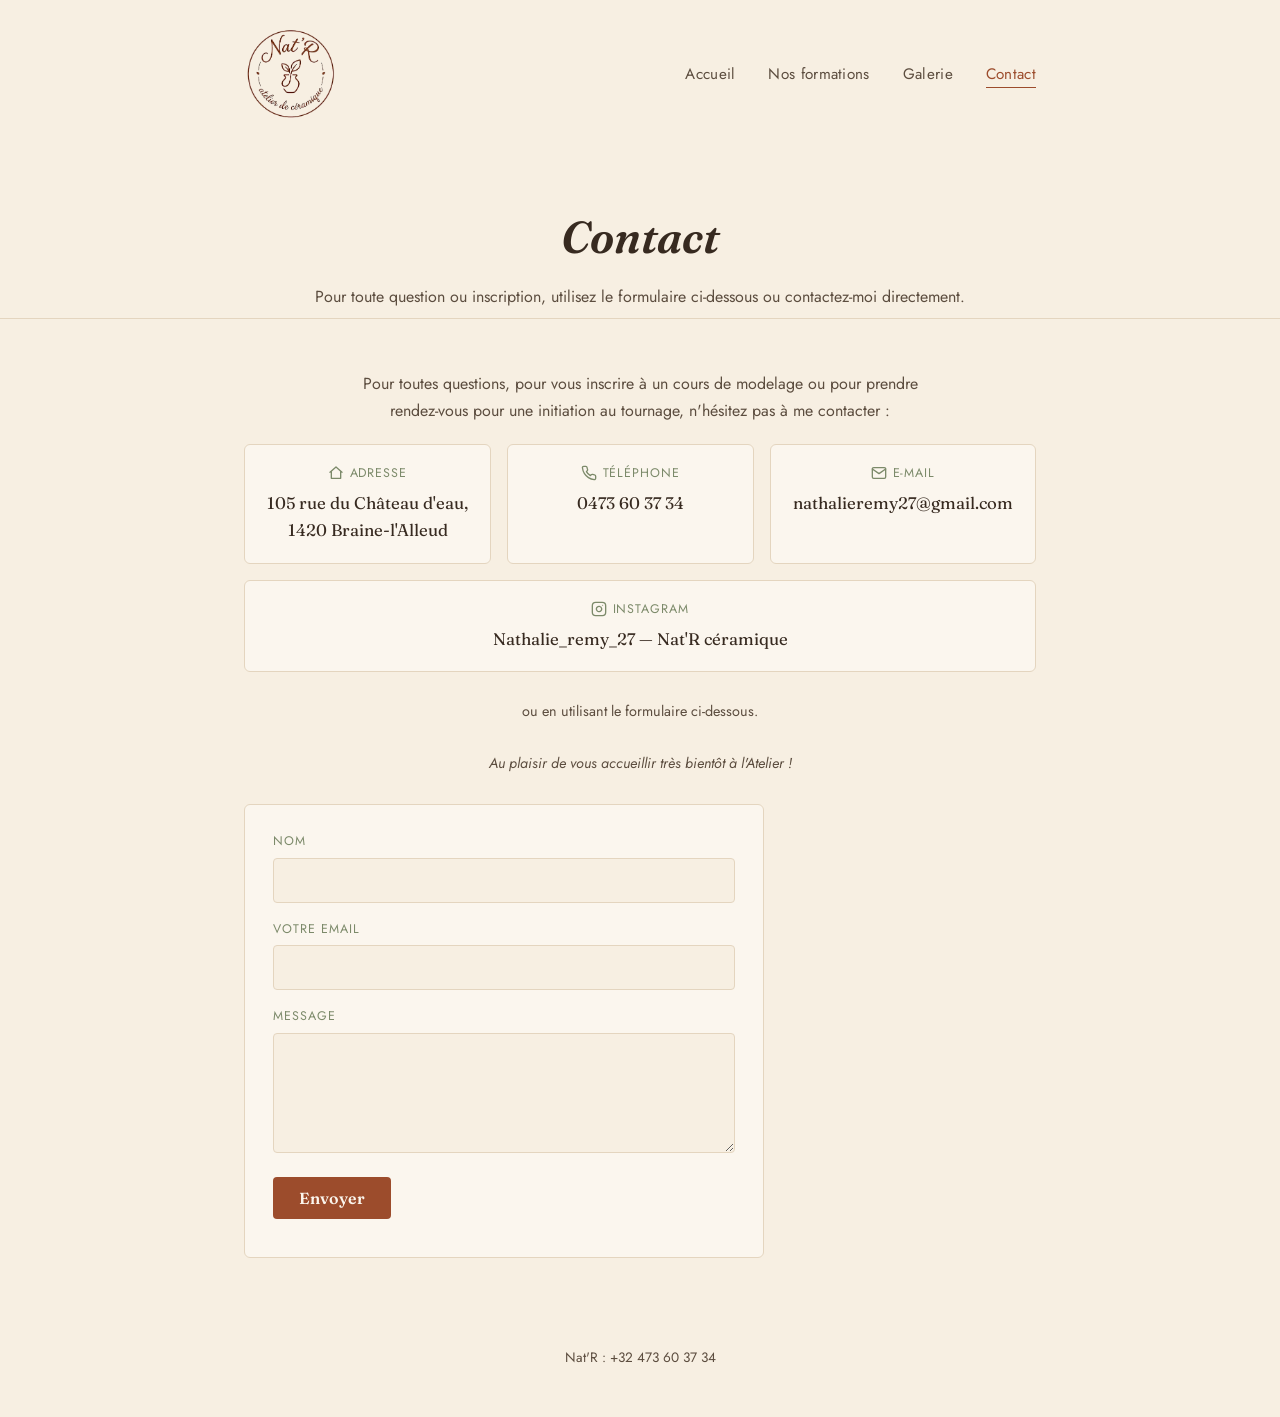
==== contact.html @ afec924b "Center contact card text, add icons, un-italicize form transition line" ====
<!DOCTYPE html>
<html lang="fr">
<head>
<meta charset="UTF-8">
<meta name="viewport" content="width=device-width, initial-scale=1.0">
<title>Contact — Nat'R</title>
<meta name="description" content="Contactez Nat'R, atelier de céramique, pour toute question ou inscription aux cours de modelage.">
<link rel="preconnect" href="https://fonts.googleapis.com">
<link rel="preconnect" href="https://fonts.gstatic.com" crossorigin>
<link href="https://fonts.googleapis.com/css2?family=Fraunces:ital,opsz,wght@0,9..144,400;0,9..144,600;1,9..144,500&family=Jost:wght@300;400;500;600&family=Marck+Script&display=swap" rel="stylesheet">
<link rel="icon" type="image/png" href="logo.png?v=2">
<link rel="stylesheet" href="styles.css">
</head>
<body>

<header>
  <div class="wrap">
    <a href="index.html" class="brand">
      <img src="logo.png" alt="Nat'R — Atelier de céramique">
    </a>
    <nav>
      <a href="index.html">Accueil</a>
      <a href="formations.html">Nos formations</a>
      <a href="galerie.html">Galerie</a>
      <a href="contact.html" class="current">Contact</a>
    </nav>
  </div>
</header>

<div class="page-header wrap">
  <h1>Contact</h1>
  <p>Pour toute question ou inscription, utilisez le formulaire ci-dessous ou contactez-moi directement.</p>
</div>

<section>
  <div class="wrap">
    <div class="contact-intro">
      <p>Pour toutes questions, pour vous inscrire à un cours de modelage ou pour prendre rendez-vous pour une initiation au tournage, n'hésitez pas à me contacter :</p>

      <div class="contact-grid">
        <a class="contact-item" href="https://www.google.com/maps/search/?api=1&query=105+rue+du+Ch%C3%A2teau+d%27eau%2C+1420+Braine-l%27Alleud" target="_blank" rel="noopener">
          <span class="label"><svg class="icon" viewBox="0 0 24 24" width="16" height="16" fill="none" stroke="currentColor" stroke-width="2" stroke-linecap="round" stroke-linejoin="round"><path d="M3 11l9-8 9 8"/><path d="M5 10v10h14V10"/></svg>Adresse</span>
          <span class="value">105 rue du Château d'eau, 1420 Braine-l'Alleud</span>
        </a>
        <a class="contact-item" href="tel:+32473603734">
          <span class="label"><svg class="icon" viewBox="0 0 24 24" width="16" height="16" fill="none" stroke="currentColor" stroke-width="2" stroke-linecap="round" stroke-linejoin="round"><path d="M22 16.92v3a2 2 0 0 1-2.18 2 19.79 19.79 0 0 1-8.63-3.07 19.5 19.5 0 0 1-6-6 19.79 19.79 0 0 1-3.07-8.67A2 2 0 0 1 4.11 2h3a2 2 0 0 1 2 1.72c.13.96.36 1.9.7 2.81a2 2 0 0 1-.45 2.11L8.09 9.91a16 16 0 0 0 6 6l1.27-1.27a2 2 0 0 1 2.11-.45c.91.34 1.85.57 2.81.7A2 2 0 0 1 22 16.92z"/></svg>Téléphone</span>
          <span class="value">0473 60 37 34</span>
        </a>
        <a class="contact-item" href="mailto:nathalieremy27@gmail.com">
          <span class="label"><svg class="icon" viewBox="0 0 24 24" width="16" height="16" fill="none" stroke="currentColor" stroke-width="2" stroke-linecap="round" stroke-linejoin="round"><rect x="2" y="4" width="20" height="16" rx="2"/><path d="M22 6l-10 7L2 6"/></svg>E-mail</span>
          <span class="value">nathalieremy27@gmail.com</span>
        </a>
        <a class="contact-item" href="https://www.instagram.com/nathalie_remy_27/" target="_blank" rel="noopener">
          <span class="label"><svg class="icon" viewBox="0 0 24 24" width="16" height="16" fill="none" stroke="currentColor" stroke-width="2" stroke-linecap="round" stroke-linejoin="round"><rect x="2" y="2" width="20" height="20" rx="5"/><path d="M16 11.37A4 4 0 1 1 12.63 8 4 4 0 0 1 16 11.37z"/><circle cx="17.5" cy="6.5" r="0.8" fill="currentColor" stroke="none"/></svg>Instagram</span>
          <span class="value">Nathalie_remy_27 — Nat'R céramique</span>
        </a>
      </div>

      <p class="form-transition">ou en utilisant le formulaire ci-dessous.</p>

      <p class="or-divider">Au plaisir de vous accueillir très bientôt à l'Atelier !</p>
    </div>

    <form class="contact-form" id="contactForm">
      <input type="hidden" name="access_key" value="e61328f9-c0b6-46f9-86b4-3124f4165b86">
      <input type="checkbox" name="botcheck" style="display:none" tabindex="-1" autocomplete="off">
      <div class="field">
        <label for="name">Nom</label>
        <input type="text" id="name" name="name" required>
      </div>
      <div class="field">
        <label for="email">Votre email</label>
        <input type="email" id="email" name="email" required>
      </div>
      <div class="field">
        <label for="message">Message</label>
        <textarea id="message" name="message" required></textarea>
      </div>
      <button type="submit">Envoyer</button>
      <p class="form-note" id="formNote"></p>
    </form>
  </div>
</section>

<footer>
  Nat'R : +32 473 60 37 34
</footer>

<script>
  const form = document.getElementById('contactForm');
  const note = document.getElementById('formNote');
  form.addEventListener('submit', async (e) => {
    e.preventDefault();
    const btn = form.querySelector('button');
    btn.disabled = true;
    note.textContent = 'Envoi en cours...';
    note.className = 'form-note';
    try {
      const res = await fetch('https://api.web3forms.com/submit', {
        method: 'POST',
        headers: { 'Content-Type': 'application/json', Accept: 'application/json' },
        body: JSON.stringify(Object.fromEntries(new FormData(form)))
      });
      const data = await res.json();
      if (data.success) {
        note.textContent = 'Message envoyé, merci ! Réponse au plus vite.';
        note.className = 'form-note success';
        form.reset();
      } else {
        throw new Error(data.message || 'Erreur inconnue');
      }
    } catch (err) {
      note.textContent = "Une erreur est survenue, réessayez ou écrivez directement par email.";
      note.className = 'form-note error';
    } finally {
      btn.disabled = false;
    }
  });
</script>

</body>
</html>
---- styles.css ----
:root{
  --clay:#bd6039;
  --clay-dark:#9c4c2c;
  --cream:#f7efe2;
  --paper:#fbf6ee;
  --ink:#372a20;
  --ink-soft:#5c4d3f;
  --sage:#7c8a6a;
  --line:#e4d5bf;
}
*{box-sizing:border-box;margin:0;padding:0;}
html{scroll-behavior:smooth;}
body{
  background:var(--cream);
  color:var(--ink);
  font-family:'Jost',sans-serif;
  font-weight:400;
  line-height:1.65;
  -webkit-font-smoothing:antialiased;
}
h1,h2,.brand{
  font-family:'Fraunces',serif;
  font-weight:600;
  color:var(--ink);
}
a{color:var(--clay-dark);}
.wrap{max-width:840px;margin:0 auto;padding:0 24px;}

header{padding:28px 0;}
header .wrap{display:flex;align-items:center;justify-content:space-between;}
.brand{
  display:block;
  text-decoration:none;
  line-height:0;
}
.brand img{height:92px;width:auto;display:block;}
nav a{
  margin-left:28px;
  text-decoration:none;
  color:var(--ink-soft);
  font-size:0.95rem;
  letter-spacing:0.02em;
  border-bottom:1px solid transparent;
  transition:border-color .2s ease, color .2s ease;
  padding-bottom:2px;
}
nav a:hover{color:var(--clay-dark);border-color:var(--clay-dark);}
nav a.current{color:var(--clay-dark);border-color:var(--clay-dark);}

.hero{padding:64px 0 56px;text-align:center;}
.hero .motif{margin:0 auto 12px;width:88px;height:88px;}
.hero h1{
  font-size:clamp(2.4rem, 6vw, 3.6rem);
  font-style:italic;
  font-weight:600;
  letter-spacing:0.01em;
}
.hero p.tagline{
  margin-top:14px;
  font-size:1.15rem;
  color:var(--ink-soft);
  font-weight:300;
}

.page-header{padding:52px 0 8px;text-align:center;}
.page-header h1{
  font-size:clamp(2rem, 5vw, 2.8rem);
  font-style:italic;
}
.page-header p{margin-top:10px;color:var(--ink-soft);}

section{padding:52px 0;border-top:1px solid var(--line);}
section h2{font-size:1.7rem;font-style:italic;margin-bottom:18px;}
section p{color:var(--ink-soft);max-width:60ch;}

.course-card{
  margin-top:20px;
  background:var(--paper);
  border:1px solid var(--line);
  border-radius:6px;
  padding:26px 28px;
  display:flex;
  gap:24px;
  align-items:flex-start;
}
.course-card .day{
  font-family:'Fraunces',serif;
  font-weight:600;
  font-size:1.05rem;
  color:var(--clay-dark);
  white-space:nowrap;
}
.course-card .details p{margin:0;}
.course-card .details .time{color:var(--ink);font-weight:500;margin-bottom:6px;}

#cours{text-align:center;}

.formules-intro{
  text-align:center;
  max-width:60ch;
  margin:0 auto 28px;
  font-size:1.05rem;
}
.formula-card{
  margin-top:18px;
  background:var(--paper);
  border:1px solid var(--line);
  border-radius:6px;
  padding:26px 28px;
  text-align:center;
}
.formula-card h3{
  font-family:'Fraunces',serif;
  font-weight:600;
  font-style:italic;
  font-size:1.2rem;
  color:var(--clay-dark);
  margin-bottom:10px;
}
.formula-card p{color:var(--ink-soft);margin:0 auto 8px;max-width:60ch;}
.formula-card p:last-child{margin-bottom:0;}
.formula-card .price{color:var(--ink);font-weight:600;}
.formula-card .note{font-size:0.88rem;font-style:italic;}
.time-badge{
  display:inline-block;
  background:var(--cream);
  border:1px solid var(--line);
  border-radius:999px;
  padding:7px 18px;
  margin:6px 0 12px;
  font-size:0.9rem;
  font-weight:500;
  color:var(--clay-dark);
}

#infos{text-align:center;}
.info-list{
  list-style:none;
  padding:0;
  margin:20px auto 0;
  max-width:60ch;
  width:fit-content;
}
.info-list li{
  display:flex;
  align-items:flex-start;
  gap:12px;
  text-align:left;
  color:var(--ink-soft);
  margin-bottom:14px;
}
.info-list li:last-child{margin-bottom:0;}
.info-list li::before{
  content:"";
  flex:0 0 auto;
  width:9px;
  height:9px;
  margin-top:7px;
  border-radius:50%;
  background:var(--clay);
  box-shadow:0 0 0 3px var(--cream), 0 0 0 4px var(--line);
}
.cuisson-note{
  margin:20px auto 0;
  padding-top:20px;
  border-top:1px solid var(--line);
  color:var(--ink-soft);
  max-width:60ch;
}

.contact-intro{text-align:center;}
.contact-intro > p{margin-left:auto;margin-right:auto;}
.contact-grid{margin-top:20px;display:flex;flex-wrap:wrap;justify-content:center;gap:16px;}
.contact-item{
  text-align:center;
  background:var(--paper);
  border:1px solid var(--line);
  border-radius:6px;
  padding:18px 22px;
  flex:1 1 220px;
  text-decoration:none;
  color:var(--ink);
  transition:border-color .2s ease, transform .2s ease;
}
.contact-item:hover{border-color:var(--clay);transform:translateY(-2px);}
.contact-item .label{
  display:flex;
  align-items:center;
  justify-content:center;
  gap:6px;
  font-size:0.78rem;
  letter-spacing:0.08em;
  text-transform:uppercase;
  color:var(--sage);
  margin-bottom:6px;
}
.contact-item .label .icon{flex:0 0 auto;}
.contact-item .value{font-family:'Fraunces',serif;font-size:1.05rem;color:var(--ink);}

.cta-inline{
  margin-top:24px;
  display:inline-block;
  font-family:'Fraunces',serif;
  font-weight:600;
  color:var(--paper);
  background:var(--clay-dark);
  border-radius:4px;
  padding:11px 26px;
  text-decoration:none;
  transition:background .2s ease;
}
.cta-inline:hover{background:var(--clay);}

#bienvenue{text-align:center;}
#bienvenue p{margin-left:auto;margin-right:auto;}
.cta-row{
  display:flex;
  flex-wrap:wrap;
  justify-content:center;
  gap:16px;
  margin-top:24px;
}
.cta-row .cta-inline{margin-top:0;}


/* Gallery */
.gallery-grid{
  display:grid;
  grid-template-columns:repeat(auto-fill,minmax(220px,1fr));
  gap:16px;
  margin-top:24px;
}
.gallery-item{
  width:100%;
  aspect-ratio:1/1;
  object-fit:cover;
  border-radius:6px;
  border:1px solid var(--line);
  background:var(--paper);
  display:block;
}

/* Contact form */
form.contact-form{
  margin-top:28px;
  background:var(--paper);
  border:1px solid var(--line);
  border-radius:6px;
  padding:26px 28px;
  max-width:520px;
}
form.contact-form .field{margin-bottom:16px;}
form.contact-form label{
  display:block;
  font-size:0.78rem;
  letter-spacing:0.08em;
  text-transform:uppercase;
  color:var(--sage);
  margin-bottom:6px;
}
form.contact-form input,
form.contact-form textarea{
  width:100%;
  font-family:'Jost',sans-serif;
  font-size:1rem;
  color:var(--ink);
  background:var(--cream);
  border:1px solid var(--line);
  border-radius:4px;
  padding:10px 12px;
}
form.contact-form input:focus,
form.contact-form textarea:focus{outline:none;border-color:var(--clay);}
form.contact-form textarea{min-height:120px;resize:vertical;}
form.contact-form button{
  font-family:'Fraunces',serif;
  font-weight:600;
  font-size:1rem;
  color:var(--paper);
  background:var(--clay-dark);
  border:none;
  border-radius:4px;
  padding:11px 26px;
  cursor:pointer;
  transition:background .2s ease;
}
form.contact-form button:hover{background:var(--clay);}
form.contact-form button:disabled{opacity:0.6;cursor:default;}
.form-note{margin-top:12px;font-size:0.9rem;}
.form-note.success{color:var(--sage);}
.form-note.error{color:var(--clay-dark);}
.or-divider{margin:28px 0 8px;color:var(--ink-soft);font-size:0.9rem;font-style:italic;}
.form-transition{margin:28px 0 8px;color:var(--ink-soft);font-size:0.9rem;}

footer{padding:36px 0 48px;text-align:center;color:var(--ink-soft);font-size:0.85rem;}

@media (max-width:560px){
  nav a{margin-left:16px;font-size:0.85rem;}
  .course-card{flex-direction:column;gap:8px;}
}
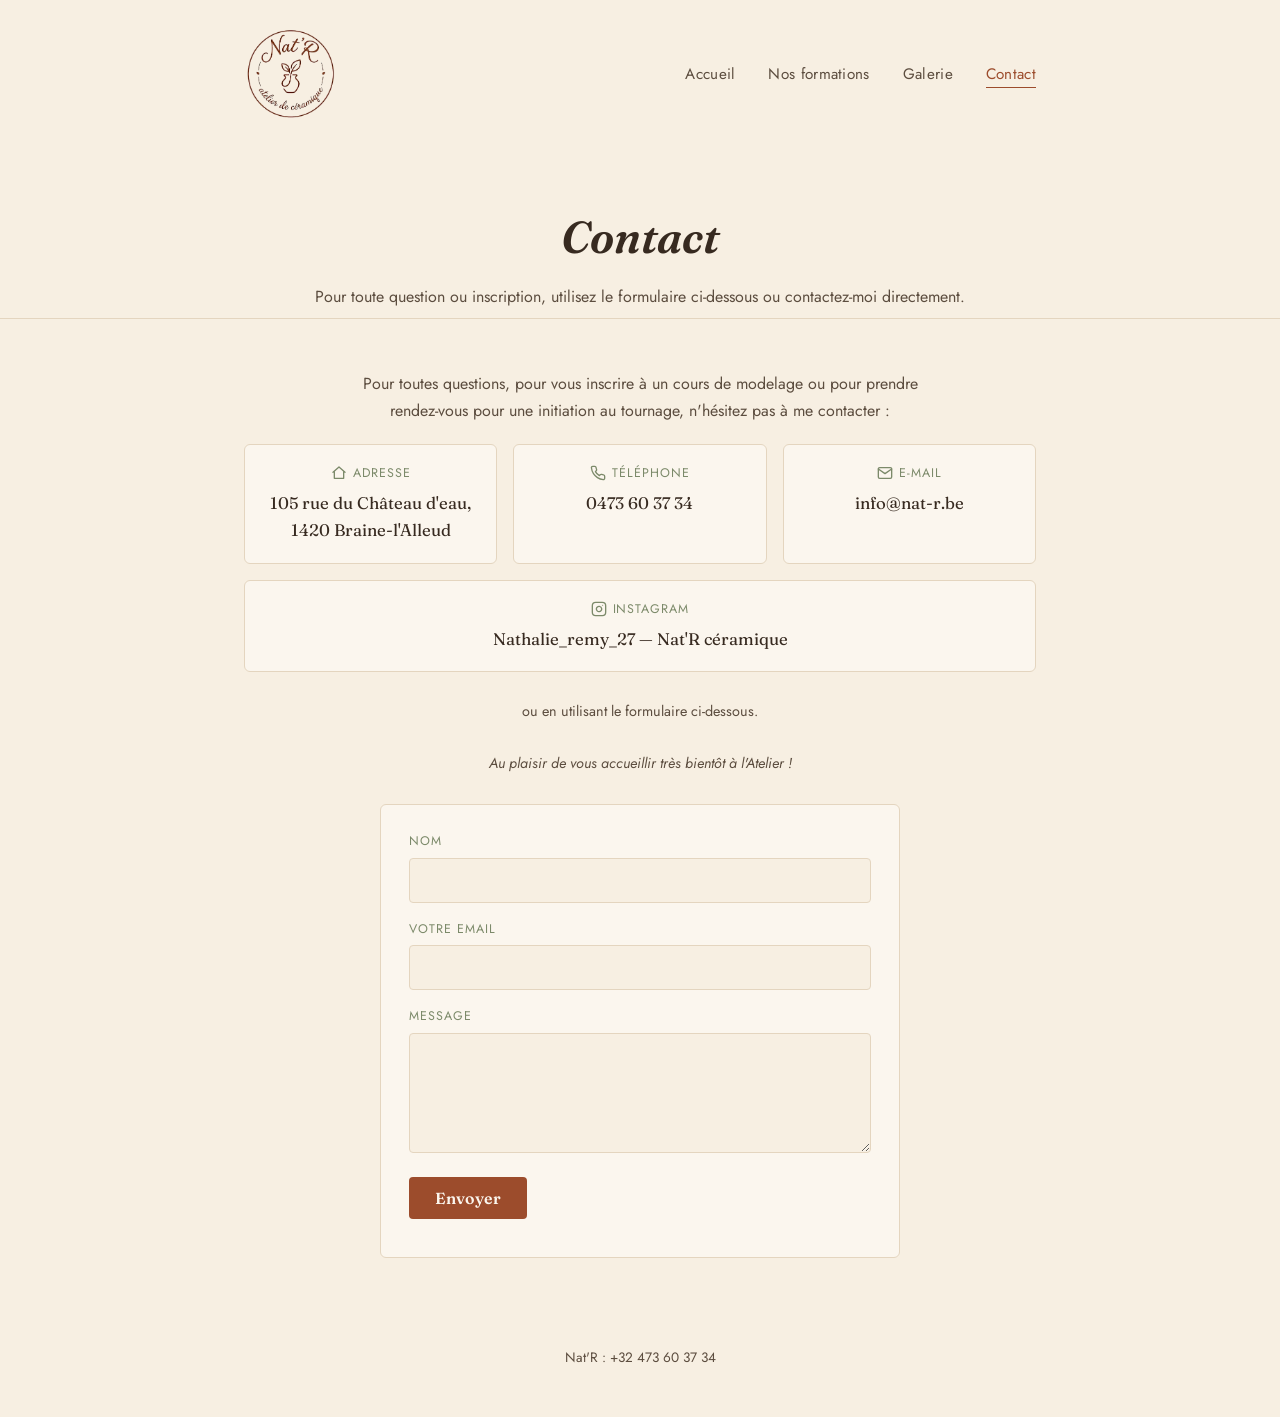
==== commit a373f496: "Update displayed contact email to info@nat-r.be" ====
--- a/contact.html
+++ b/contact.html
@@ -46,9 +46,9 @@
           <span class="label"><svg class="icon" viewBox="0 0 24 24" width="16" height="16" fill="none" stroke="currentColor" stroke-width="2" stroke-linecap="round" stroke-linejoin="round"><path d="M22 16.92v3a2 2 0 0 1-2.18 2 19.79 19.79 0 0 1-8.63-3.07 19.5 19.5 0 0 1-6-6 19.79 19.79 0 0 1-3.07-8.67A2 2 0 0 1 4.11 2h3a2 2 0 0 1 2 1.72c.13.96.36 1.9.7 2.81a2 2 0 0 1-.45 2.11L8.09 9.91a16 16 0 0 0 6 6l1.27-1.27a2 2 0 0 1 2.11-.45c.91.34 1.85.57 2.81.7A2 2 0 0 1 22 16.92z"/></svg>Téléphone</span>
           <span class="value">0473 60 37 34</span>
         </a>
-        <a class="contact-item" href="mailto:nathalieremy27@gmail.com">
+        <a class="contact-item" href="mailto:info@nat-r.be">
           <span class="label"><svg class="icon" viewBox="0 0 24 24" width="16" height="16" fill="none" stroke="currentColor" stroke-width="2" stroke-linecap="round" stroke-linejoin="round"><rect x="2" y="4" width="20" height="16" rx="2"/><path d="M22 6l-10 7L2 6"/></svg>E-mail</span>
-          <span class="value">nathalieremy27@gmail.com</span>
+          <span class="value">info@nat-r.be</span>
         </a>
         <a class="contact-item" href="https://www.instagram.com/nathalie_remy_27/" target="_blank" rel="noopener">
           <span class="label"><svg class="icon" viewBox="0 0 24 24" width="16" height="16" fill="none" stroke="currentColor" stroke-width="2" stroke-linecap="round" stroke-linejoin="round"><rect x="2" y="2" width="20" height="20" rx="5"/><path d="M16 11.37A4 4 0 1 1 12.63 8 4 4 0 0 1 16 11.37z"/><circle cx="17.5" cy="6.5" r="0.8" fill="currentColor" stroke="none"/></svg>Instagram</span>
--- a/styles.css
+++ b/styles.css
@@ -242,7 +242,7 @@
 
 /* Contact form */
 form.contact-form{
-  margin-top:28px;
+  margin:28px auto 0;
   background:var(--paper);
   border:1px solid var(--line);
   border-radius:6px;
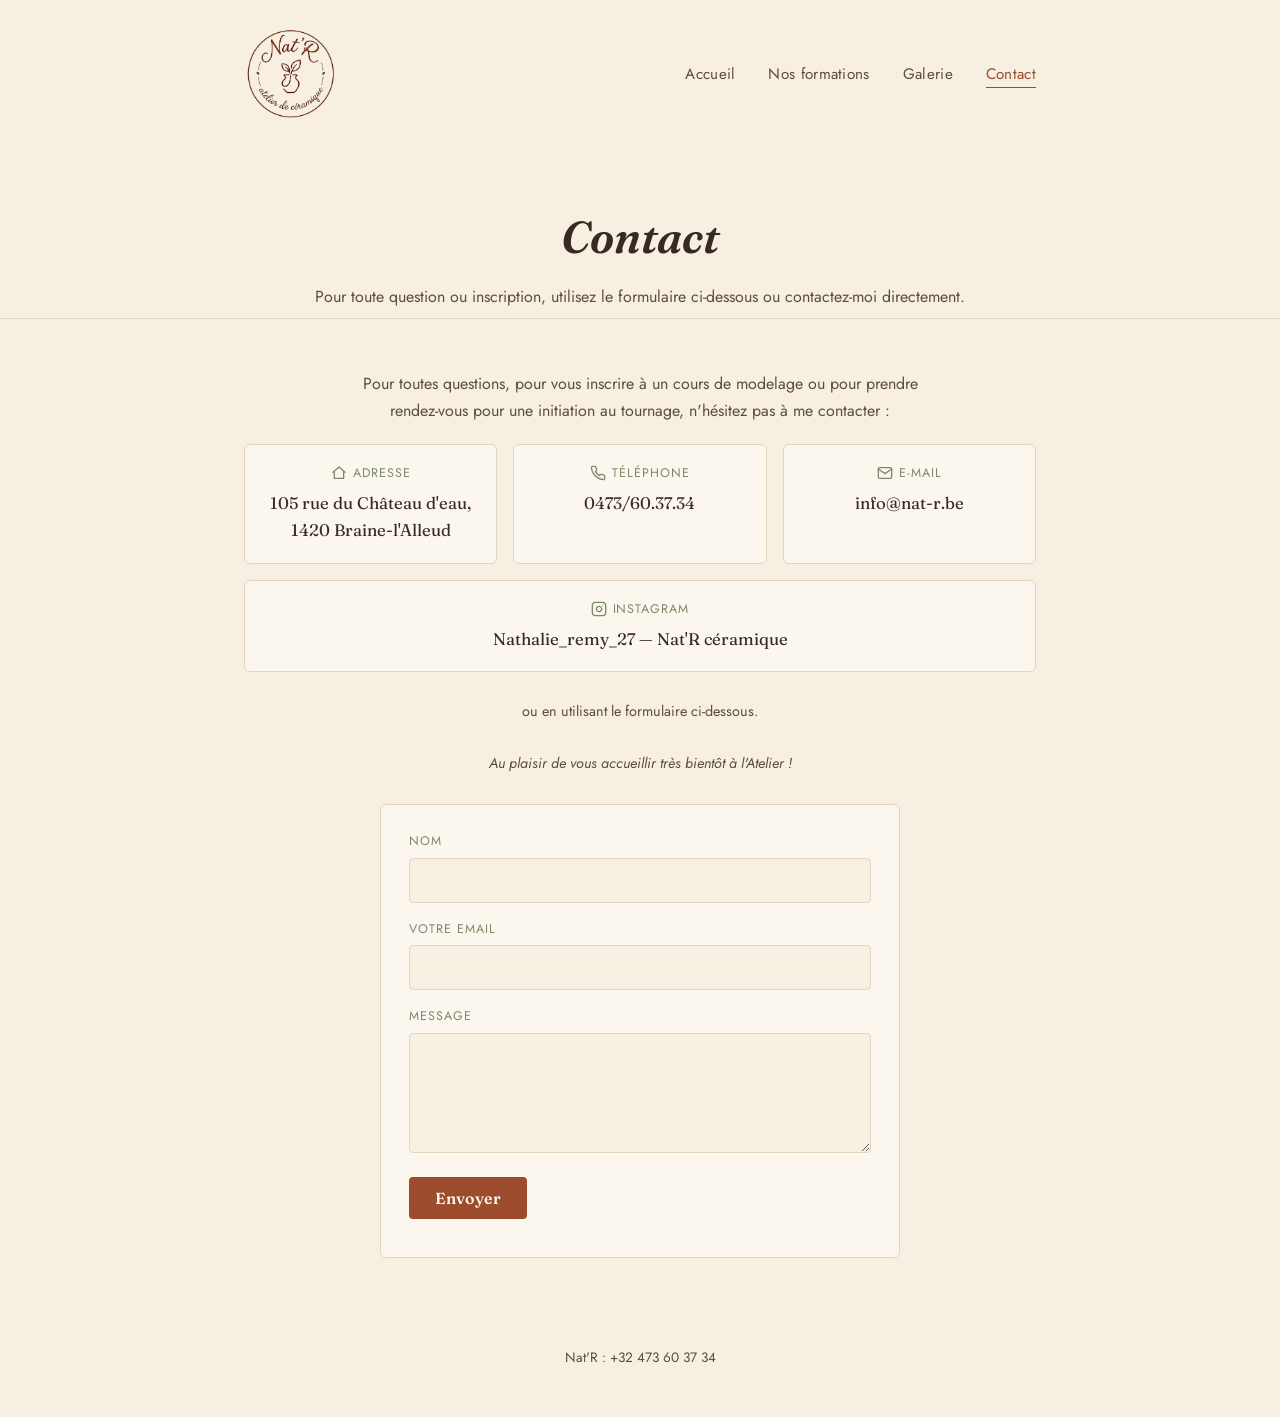
==== commit 7770b62e: "Change phone layout" ====
--- a/contact.html
+++ b/contact.html
@@ -44,7 +44,7 @@
         </a>
         <a class="contact-item" href="tel:+32473603734">
           <span class="label"><svg class="icon" viewBox="0 0 24 24" width="16" height="16" fill="none" stroke="currentColor" stroke-width="2" stroke-linecap="round" stroke-linejoin="round"><path d="M22 16.92v3a2 2 0 0 1-2.18 2 19.79 19.79 0 0 1-8.63-3.07 19.5 19.5 0 0 1-6-6 19.79 19.79 0 0 1-3.07-8.67A2 2 0 0 1 4.11 2h3a2 2 0 0 1 2 1.72c.13.96.36 1.9.7 2.81a2 2 0 0 1-.45 2.11L8.09 9.91a16 16 0 0 0 6 6l1.27-1.27a2 2 0 0 1 2.11-.45c.91.34 1.85.57 2.81.7A2 2 0 0 1 22 16.92z"/></svg>Téléphone</span>
-          <span class="value">0473 60 37 34</span>
+          <span class="value">0473/60.37.34</span>
         </a>
         <a class="contact-item" href="mailto:info@nat-r.be">
           <span class="label"><svg class="icon" viewBox="0 0 24 24" width="16" height="16" fill="none" stroke="currentColor" stroke-width="2" stroke-linecap="round" stroke-linejoin="round"><rect x="2" y="4" width="20" height="16" rx="2"/><path d="M22 6l-10 7L2 6"/></svg>E-mail</span>
@@ -62,7 +62,7 @@
     </div>
 
     <form class="contact-form" id="contactForm">
-      <input type="hidden" name="access_key" value="e61328f9-c0b6-46f9-86b4-3124f4165b86">
+      <input type="hidden" name="access_key" value="04f15ce2-7939-4288-9e42-2c317badedbc">
       <input type="checkbox" name="botcheck" style="display:none" tabindex="-1" autocomplete="off">
       <div class="field">
         <label for="name">Nom</label>
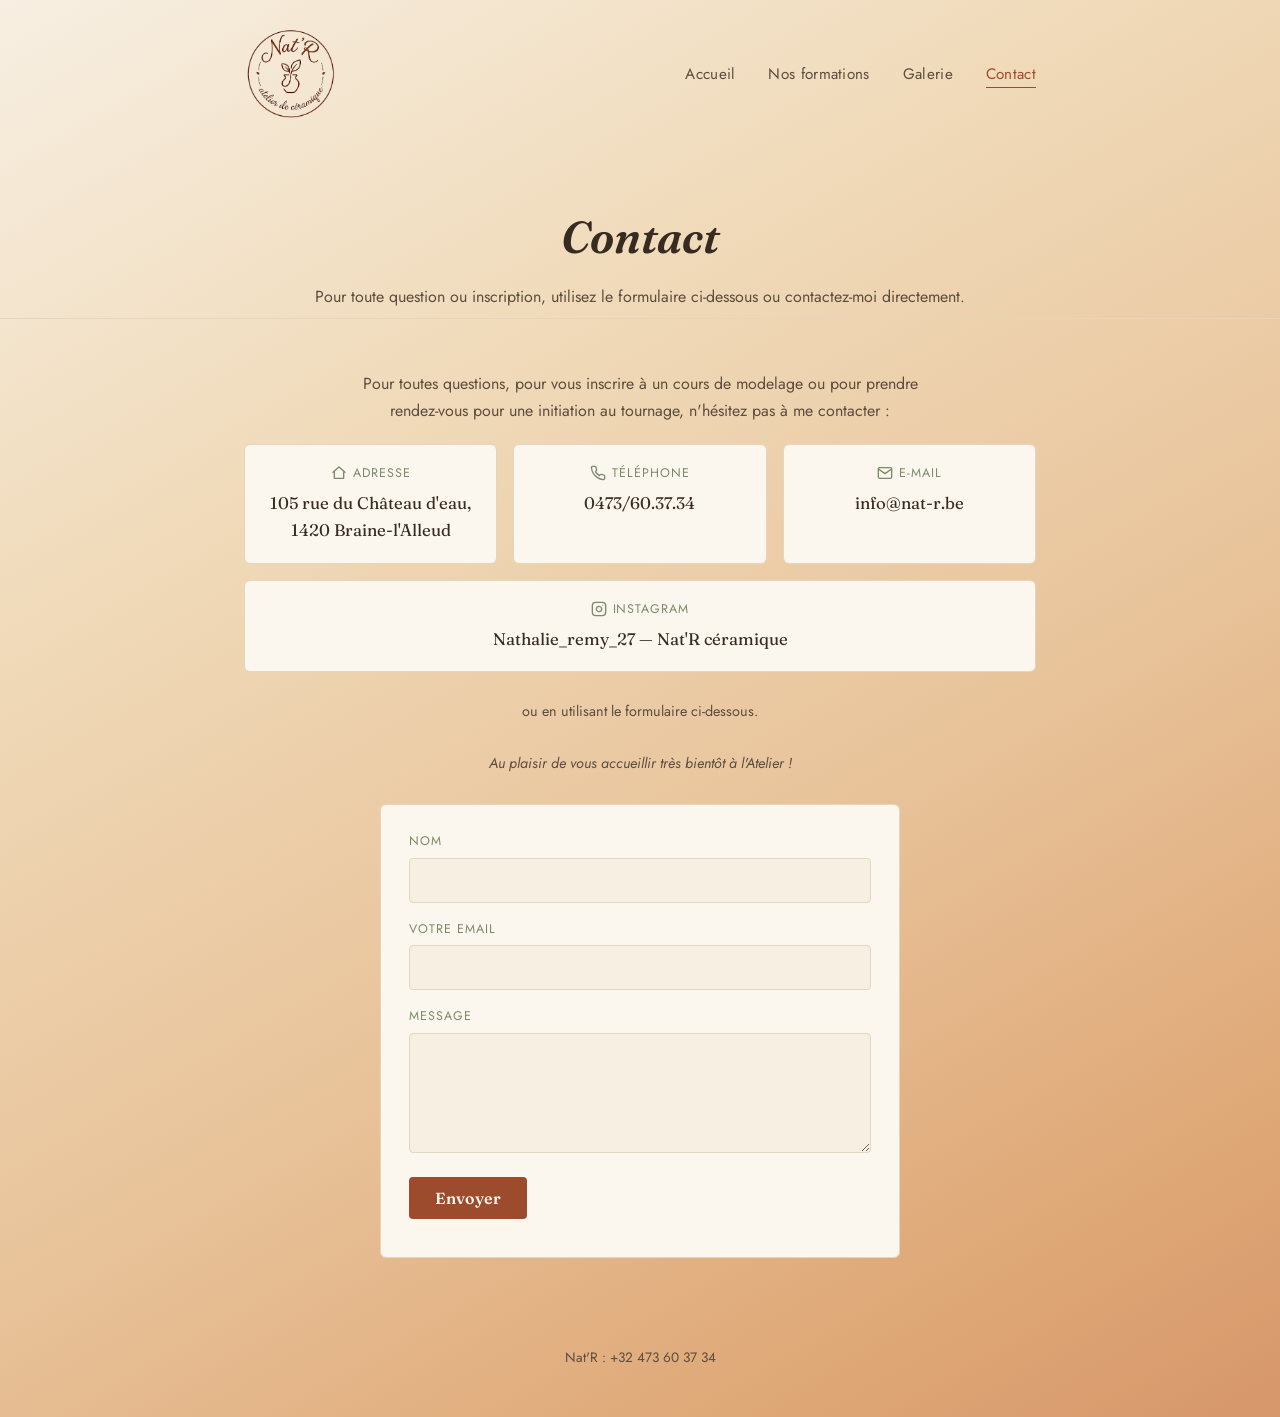
==== commit f7330061: "SEO : ville dans title/h1, canonical, sitemap.xml, robots.txt, données structurées LocalBusiness" ====
--- a/contact.html
+++ b/contact.html
@@ -10,6 +10,7 @@
 <link href="https://fonts.googleapis.com/css2?family=Fraunces:ital,opsz,wght@0,9..144,400;0,9..144,600;1,9..144,500&family=Jost:wght@300;400;500;600&family=Marck+Script&display=swap" rel="stylesheet">
 <link rel="icon" type="image/png" href="logo.png?v=2">
 <link rel="stylesheet" href="styles.css">
+<link rel="canonical" href="https://nat-r.be/contact.html">
 </head>
 <body>
 
--- a/styles.css
+++ b/styles.css
@@ -11,7 +11,8 @@
 *{box-sizing:border-box;margin:0;padding:0;}
 html{scroll-behavior:smooth;}
 body{
-  background:var(--cream);
+  min-height:100vh;
+  background-image:linear-gradient(150deg, var(--cream) 0%, #f0dab9 30%, #e8c39a 60%, #dfa877 85%, #d6976a 100%);
   color:var(--ink);
   font-family:'Jost',sans-serif;
   font-weight:400;
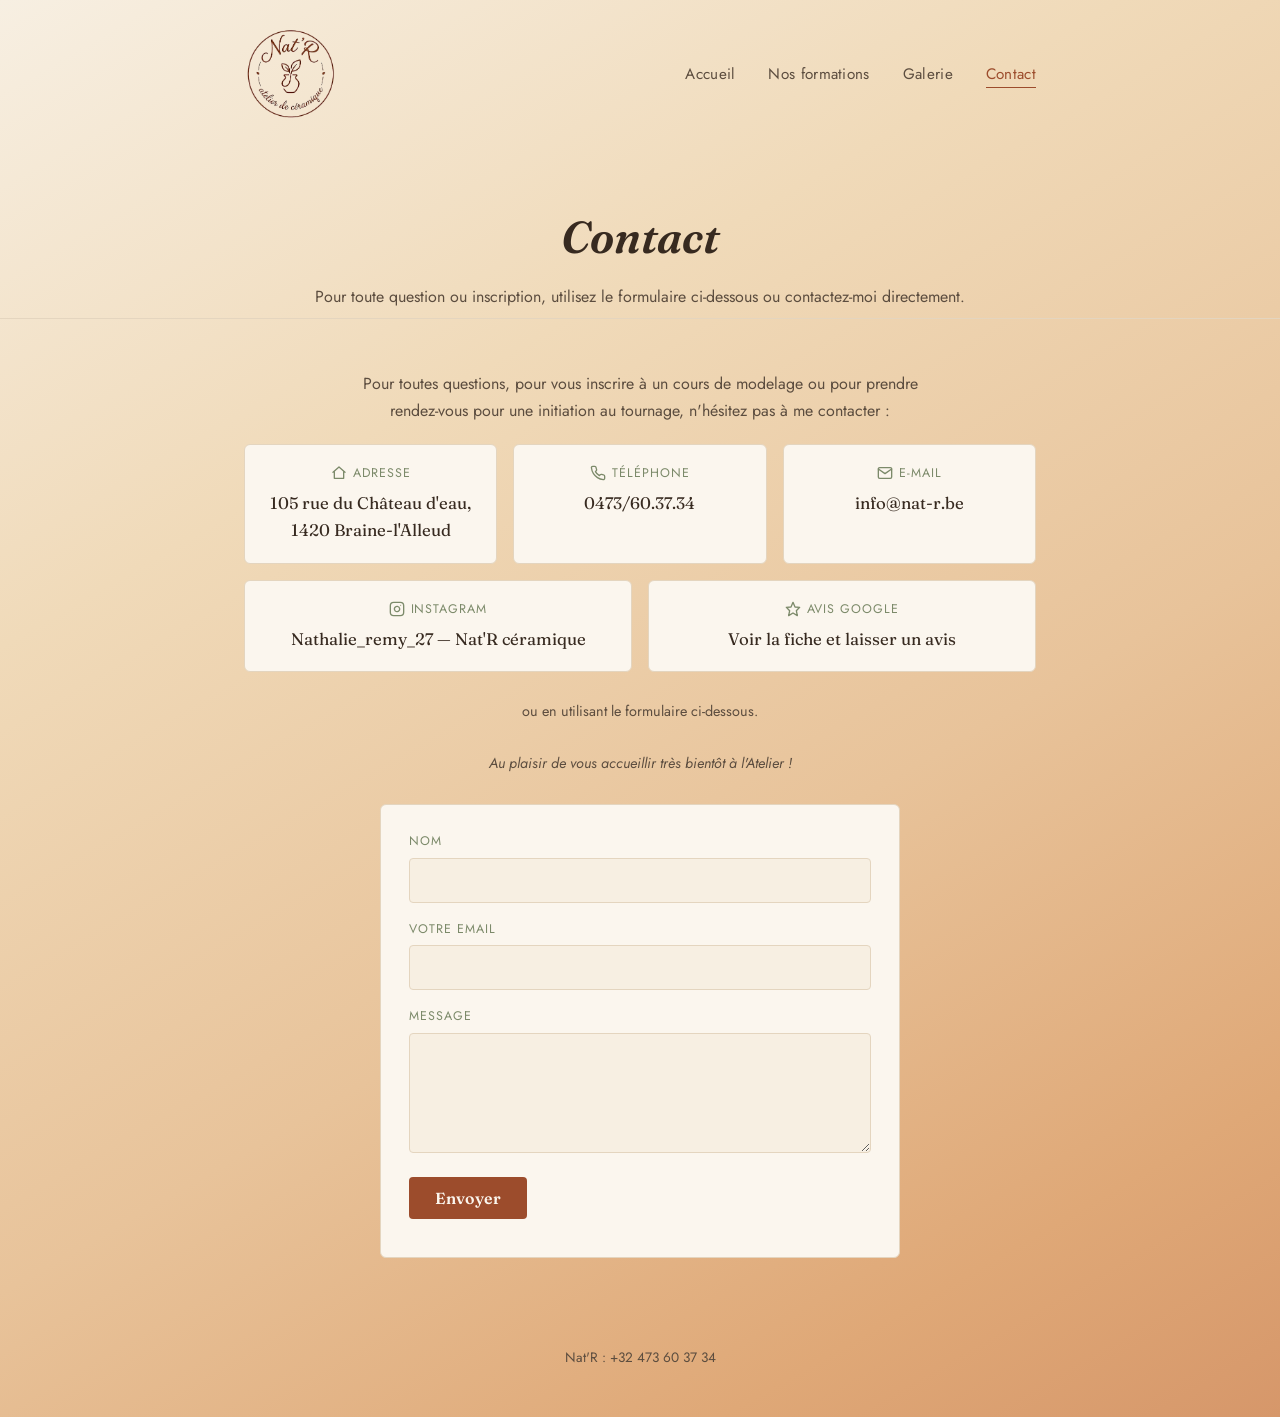
==== commit b65da2c3: "Adresse complète + lien fiche Google dans les données structurées et la page Contact" ====
--- a/contact.html
+++ b/contact.html
@@ -54,6 +54,10 @@
         <a class="contact-item" href="https://www.instagram.com/nathalie_remy_27/" target="_blank" rel="noopener">
           <span class="label"><svg class="icon" viewBox="0 0 24 24" width="16" height="16" fill="none" stroke="currentColor" stroke-width="2" stroke-linecap="round" stroke-linejoin="round"><rect x="2" y="2" width="20" height="20" rx="5"/><path d="M16 11.37A4 4 0 1 1 12.63 8 4 4 0 0 1 16 11.37z"/><circle cx="17.5" cy="6.5" r="0.8" fill="currentColor" stroke="none"/></svg>Instagram</span>
           <span class="value">Nathalie_remy_27 — Nat'R céramique</span>
+        </a>
+        <a class="contact-item" href="https://share.google/F0zwxIoLxwufA3y8r" target="_blank" rel="noopener">
+          <span class="label"><svg class="icon" viewBox="0 0 24 24" width="16" height="16" fill="none" stroke="currentColor" stroke-width="2" stroke-linecap="round" stroke-linejoin="round"><polygon points="12 2 15 9 22 9.5 17 14.5 18.5 22 12 18 5.5 22 7 14.5 2 9.5 9 9 12 2"/></svg>Avis Google</span>
+          <span class="value">Voir la fiche et laisser un avis</span>
         </a>
       </div>
 
